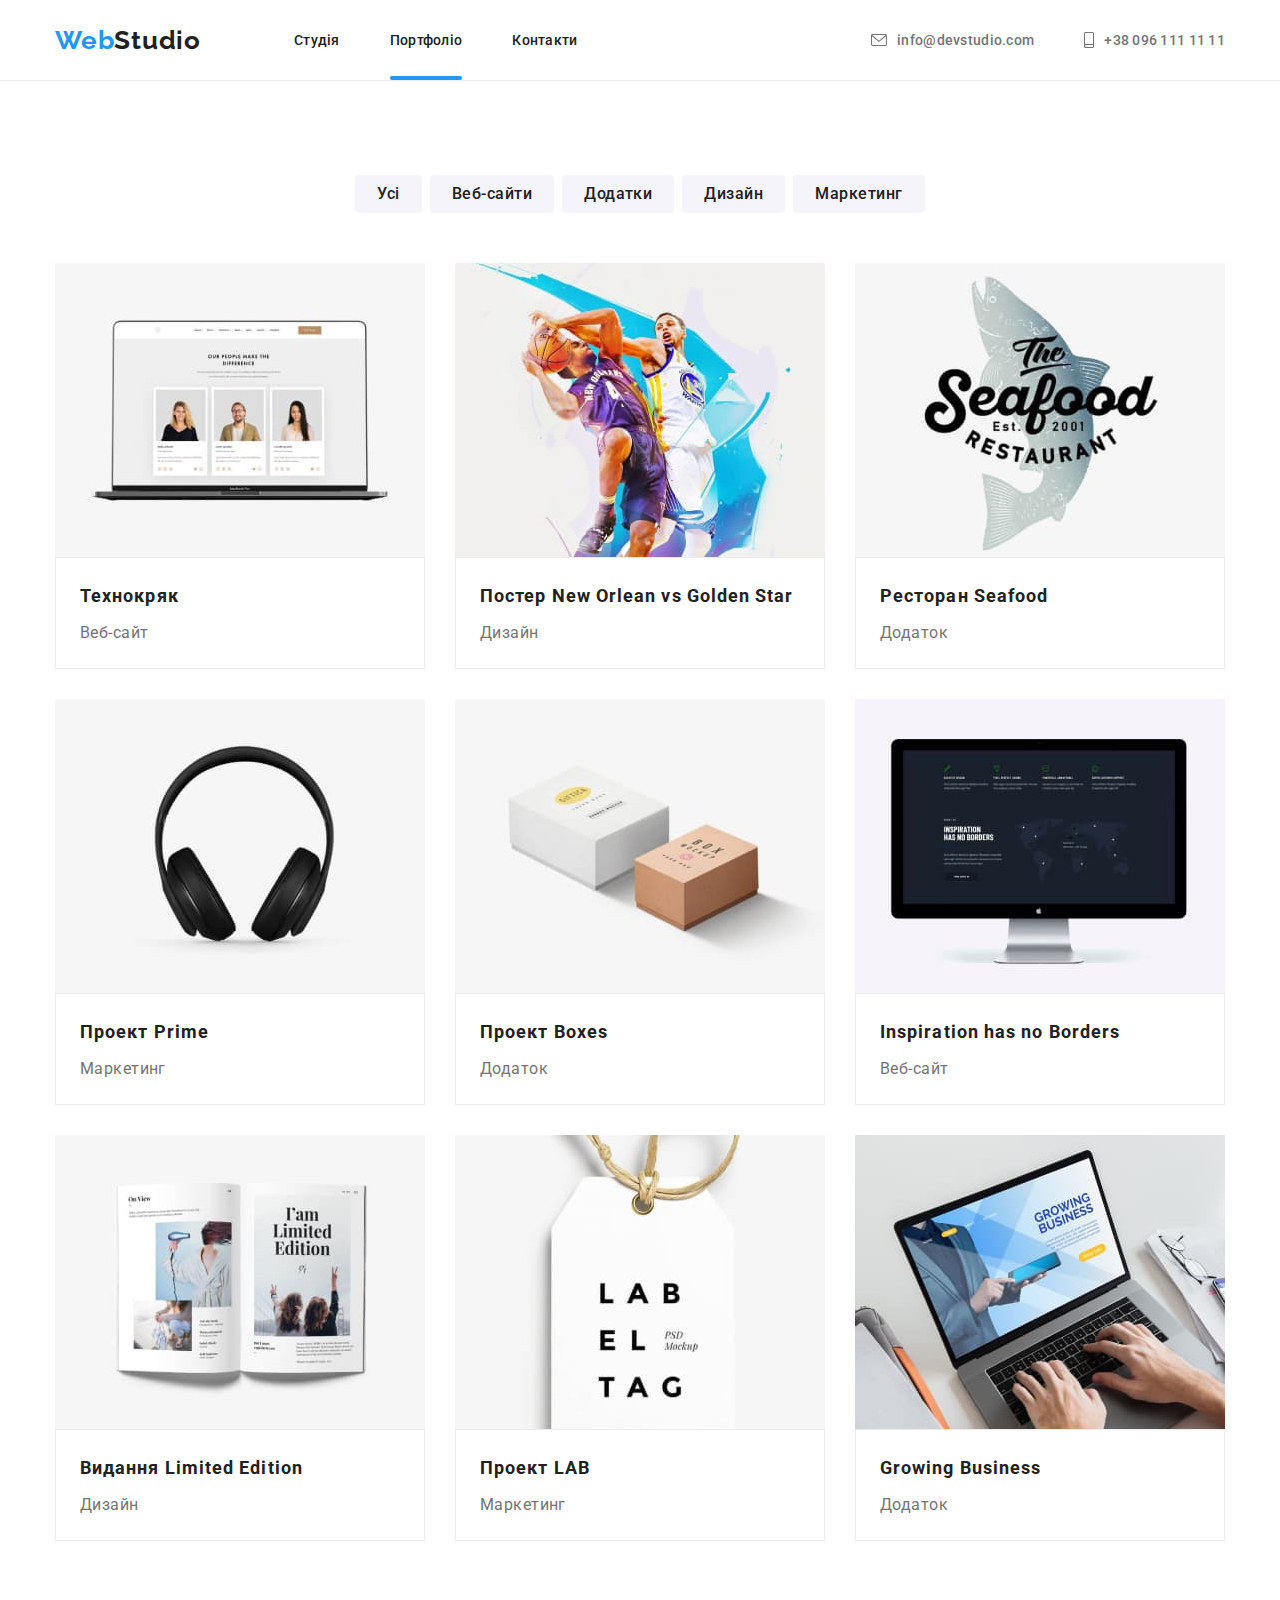
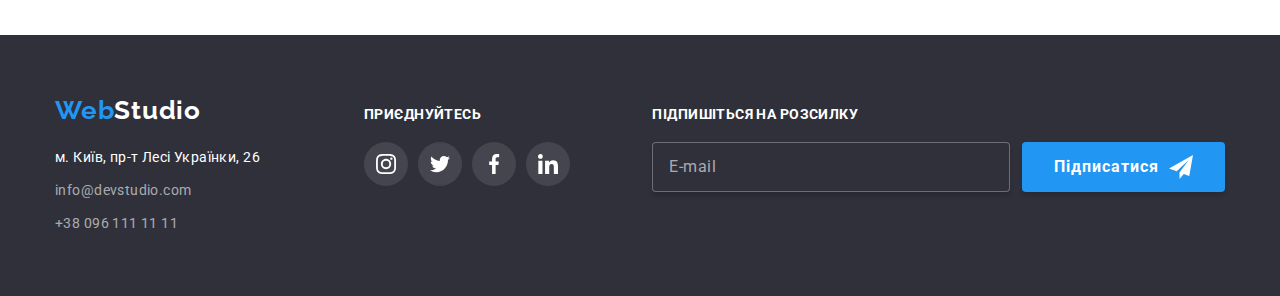
==== portfolio.html @ dfc244ce "hw-07" ====
<!DOCTYPE html>
<html lang="uk">
<head>
    <meta charset="UTF-8">
    <meta http-equiv="X-UA-Compatible" content="IE=edge">
    <meta name="viewport" content="width=device-width, initial-scale=1.0">
    <title>Портфоліо</title>
    <link rel="stylesheet" href="https://cdn.jsdelivr.net/npm/modern-normalize@1.1.0/modern-normalize.min.css">
    <link rel="preconnect" href="https://fonts.googleapis.com">
    <link rel="preconnect" href="https://fonts.gstatic.com" crossorigin>
    <link href="https://fonts.googleapis.com/css2?family=Raleway:wght@700&family=Roboto:wght@400;500;700;900&display=swap" rel="stylesheet">
    <link rel="stylesheet" href="./css/main.min.css">
</head>
<body>

    <!-- HEADER SECTION -->

    <header class="page-header">
        <div class="container page-header-container">
            <nav class="page-nav">
            
                <!-- logo -->
            
                <a href="./index.html" class="logo link"><span class="web-logo">Web</span>Studio</a>
            
                <!-- navigation menu list -->

                <ul class="menu list">
                    <li class="menu__item">
                        <a class="menu__link link" href="./index.html">Студія</a>
                    </li>
                    <li class="menu__item">
                        <a class="menu__link menu__link_current link" href="./portfolio.html">Портфоліо</a>
                    </li>
                    <li class="menu__item">
                        <a class="menu__link link"  href="#contacts">Контакти</a>
                    </li>
                </ul>
            </nav>

            <!-- navigation contact list -->

            <ul class="contacts list text">
                <li class="contacts__item">
                    <a class="contacts__link link" href="mailto:info@devstudio.com">
                        <svg aria-label="Конверт" class="icons-header" width="16px" height="12px">
                            <use href="./images/icons.svg#icon-envelope"></use>
                        </svg>
                        info@devstudio.com
                    </a>
                </li>
                <li class="contacts__item">
                    <a class="contacts__link link" href="tel:+380961111111">
                        <svg aria-label="Смартфон" class="icons-header" width="10px" height="16px">
                            <use href="./images/icons.svg#icon-smartphone"></use>
                        </svg>
                        +38 096 111 11 11
                    </a>
                </li>
            </ul>
        </div>
    </header>
    
    <!-- MAIN SECTION -->

    <main>

        <!-- portfolio section -->

        <section class="section">
            <div class="container">
                <h1 class="visually-hidden">Заголовок</h1>

                <!-- button navigation -->

                <ul class="filter-button list">
                    <li class="button-item">
                        <button type="button" class="button-portfolio">Усі</button>
                    </li>
                    <li class="button-item">
                        <button type="button" class="button-portfolio">Веб-сайти</button>
                    </li>
                    <li class="button-item">
                        <button type="button" class="button-portfolio">Додатки</button>
                    </li>
                    <li class="button-item">
                        <button type="button" class="button-portfolio">Дизайн</button>
                    </li>
                    <li class="button-item">
                        <button type="button" class="button-portfolio">Маркетинг</button>
                    </li>
                </ul>

                <!-- project section -->

                <ul class="portfolio-list list">
                    <li class="portfolio-items">
                        <a href="#" class="portfolio-card-link link">     
                            <div class="portfolio-overlay">
                                <img
                                    src="./images/techno.jpg"
                                    alt="Відкритий ноутбук"
                                    width="370">
                                <p class="overlay">
                                    Ресурс пропонує комплексні пропозиції 
                                    з різним рівнем функціоналу та сервісів. 
                                    Все це дозволить відвідувачу отримати вичерпні 
                                    відомості про компанію чи приватну особу.
                                </p>
                            </div>
                            <div class="portfolio-info">
                                <h2 class="title-portfolio">Технокряк</h2>
                                <p class="text-portfolio">Веб-сайт</p>
                            </div>
                        </a>
                    </li>

                    <li class="portfolio-items">
                        <a href="#" class="portfolio-card-link link">
                            <div class="portfolio-overlay">
                                <img
                                    src="./images/two_players.jpg"
                                    alt="Два баскетболісти на постері"
                                    width="370">
                                <p class="overlay">
                                    Ресурс пропонує комплексні пропозиції 
                                    з різним рівнем функціоналу та сервісів. 
                                    Все це дозволить відвідувачу отримати вичерпні 
                                    відомості про компанію чи приватну особу.
                                </p>
                            </div>
                            <div class="portfolio-info">
                                <h2 class="title-portfolio">Постер New Orlean vs Golden Star</h2>
                                <p class="text-portfolio">Дизайн</p>
                            </div>
                        </a>
                    </li>

                    <li class="portfolio-items">
                        
                        <a href="#" class="portfolio-card-link link">
                            <div class="portfolio-overlay">
                                <img
                                    src="./images/seafood.jpg"
                                    alt="Логотип ресторану"
                                    width="370">
                                <p class="overlay">
                                    Ресурс пропонує комплексні пропозиції 
                                    з різним рівнем функціоналу та сервісів. 
                                    Все це дозволить відвідувачу отримати вичерпні 
                                    відомості про компанію чи приватну особу.
                                </p>
                            </div>
                            <div class="portfolio-info">
                                <h2 class="title-portfolio">Ресторан Seafood</h2>
                                <p class="text-portfolio">Додаток</p>
                            </div>
                        </a>
                    </li>

                    <li class="portfolio-items">
                        <a href="#" class="portfolio-card-link link">
                            <div class="portfolio-overlay">
                                <img
                                    src="./images/headphones.jpg"
                                    alt="Навушники"
                                    width="370">
                                <p class="overlay">
                                    Ресурс пропонує комплексні пропозиції 
                                    з різним рівнем функціоналу та сервісів. 
                                    Все це дозволить відвідувачу отримати вичерпні 
                                    відомості про компанію чи приватну особу.
                                </p>
                            </div>
                            <div class="portfolio-info">
                                <h2 class="title-portfolio">Проект Prime</h2>
                                <p class="text-portfolio">Маркетинг</p>
                            </div>
                        </a>
                    </li>

                    <li class="portfolio-items">
                        <a href="#" class="portfolio-card-link link">
                            <div class="portfolio-overlay">
                                <img
                                    src="./images/boxes.jpg"
                                    alt="Дві коробки"
                                    width="370">
                                <p class="overlay">
                                    Ресурс пропонує комплексні пропозиції 
                                    з різним рівнем функціоналу та сервісів. 
                                    Все це дозволить відвідувачу отримати вичерпні 
                                    відомості про компанію чи приватну особу.
                                </p>
                            </div>
                            <div class="portfolio-info">
                                <h2 class="title-portfolio">Проект Boxes</h2>
                                <p class="text-portfolio">Додаток</p>
                            </div>
                        </a>
                    </li>

                    <li class="portfolio-items">
                        <a href="#" class="portfolio-card-link link">
                            <div class="portfolio-overlay">
                                <img
                                    src="./images/display.jpg"
                                    alt="Монітор"
                                    width="370">
                                <p class="overlay">
                                    Ресурс пропонує комплексні пропозиції 
                                    з різним рівнем функціоналу та сервісів. 
                                    Все це дозволить відвідувачу отримати вичерпні 
                                    відомості про компанію чи приватну особу.
                                </p>
                            </div>
                            <div class="portfolio-info">
                                <h2 class="title-portfolio">Inspiration has no Borders</h2>
                                <p class="text-portfolio">Веб-сайт</p>                                
                            </div>
                        </a>
                    </li>

                    <li class="portfolio-items">
                        <a href="#" class="portfolio-card-link link">
                            <div class="portfolio-overlay">
                                <img
                                    src="./images/magazine.jpg"
                                    alt="Відкрити журнал"
                                    width="370">
                                <p class="overlay">
                                    Ресурс пропонує комплексні пропозиції 
                                    з різним рівнем функціоналу та сервісів. 
                                    Все це дозволить відвідувачу отримати вичерпні 
                                    відомості про компанію чи приватну особу.
                                </p>
                            </div>
                            <div class="portfolio-info">
                                <h2 class="title-portfolio">Видання Limited Edition</h2>
                                <p class="text-portfolio">Дизайн</p>
                            </div>
                        </a>
                    </li>

                    <li class="portfolio-items">
                        <a href="#" class="portfolio-card-link link">
                            <div class="portfolio-overlay">
                                <img
                                    src="./images/label.jpg"
                                    alt="Бирка"
                                    width="370">
                                <p class="overlay">
                                    Ресурс пропонує комплексні пропозиції 
                                    з різним рівнем функціоналу та сервісів. 
                                    Все це дозволить відвідувачу отримати вичерпні 
                                    відомості про компанію чи приватну особу.
                                </p>
                            </div>
                            <div class="portfolio-info">
                                <h2 class="title-portfolio">Проект LAB</h2>
                                <p class="text-portfolio">Маркетинг</p>
                            </div>
                        </a>
                    </li>

                    <li class="portfolio-items">
                        <a href="#" class="portfolio-card-link link">
                            <div class="portfolio-overlay">
                                <img
                                    src="./images/growing_business.jpg"
                                    alt="Користувач набирає щось на ноутбуці"
                                    width="370">
                                <p class="overlay">
                                    Ресурс пропонує комплексні пропозиції 
                                    з різним рівнем функціоналу та сервісів. 
                                    Все це дозволить відвідувачу отримати вичерпні 
                                    відомості про компанію чи приватну особу.
                                </p>
                            </div>
                            <div class="portfolio-info">
                                <h2 class="title-portfolio">Growing Business</h2>
                                <p class="text-portfolio">Додаток</p>
                            </div>
                        </a>
                    </li>
                </ul>
            </div>
        </section>
    </main>

    <!-- FOOTER SECTION -->

    <footer class="page-footer text">
        
        <div class="container footer-flex">
        
            <div class="footer-logo">
                    <a href="./index.html" class="logo link"><span class="web-logo">Web</span>Studio</a>

                    <address id="contacts" class="contacts-footer">
                        <ul class="contacts-footer__list list text">
                            <li class="contacts-footer__item">
                                <a class="contacts-footer__link link address" href="https://goo.gl/maps/CPtrU1FHBa2aNyZL9" target="_blank" >м. Київ, пр-т Лесі Українки, 26</a>
                            </li>
                            <li class="contacts-footer__item">
                                <a class="contacts-footer__link link mail" href="mailto:info@devstudio.com">info@devstudio.com</a>
                            </li>
                            <li class="contacts-footer__item">
                                <a class="contacts-footer__link link phone" href="tel:+380961111111">+38 096 111 11 11</a>
                            </li>
                        </ul>
                    </address>
            </div>

            <div class="footer-social-block"> 
                <p class="social-link__title">ПРИЄДНУЙТЕСЬ</p>
                <ul class="footer-social__list list">
                    <li class="footer-contact__item">
                        <a href="" class="footer-contact__link">
                            <svg aria-label="Посилання на інстаграм" class="footer-contact__icon" width="20px" height="20px">
                                <use href="./images/icons.svg#icon-instagram"></use>
                            </svg>
                        </a>
                    </li>
                    <li class="footer-contact__item">
                        <a href="" class="footer-contact__link">
                            <svg ari-label="Посилання на твітер" class="footer-contact__icon" width="20px" height="20px">
                                    <use href="./images/icons.svg#icon-twitter"></use>
                                </svg>
                        </a>
                    </li>
                    <li class="footer-contact__item">
                        <a href="" class="footer-contact__link">
                            <svg aria-label="Посилання на фейсбук" class="footer-contact__icon" width="20px" height="20px">
                                <use href="./images/icons.svg#icon-facebook"></use>
                            </svg>
                        </a>
                    </li>
                    <li class="footer-contact__item">
                        <a href="" class="footer-contact__link">
                            <svg aria-label="Посилання на лінкедін" class="footer-contact__icon" width="20px" height="20px">
                                <use href="./images/icons.svg#icon-linkedin"></use>
                            </svg>
                        </a>
                    </li>
                </ul>
            </div>

            <div class="footer-subscribe-block">
                <p class="subscribe__title">Підпишіться на розсилку</p>

                <form class="footer-form">
                    <label class="subscribe-field">
                        <input 
                            type="email"
                            placeholder="E-mail"
                            class="subscribe-form" 
                            name="user-email" required
                        />
                    </label>
                    <button type="submit" class="subscribe-button button">
                        Підписатися
                        <svg aria-label="Лист-літак для підписки" class="subscribe-letter-icon" width="24px" height="24px">
                            <use href="./images/icons.svg#icon-letter-plane"></use>
                        </svg>
                    </button>
                </form>

            </div>
        </div>
    </footer>
</body>
</html>
---- css/main.min.css ----
:root{--primary-font: "Roboto", sans-serif;--secondary-font: "Raleway", sans-serif;--primary-title-color: #212121;--primary-text-color: #757575;--accent-color: #2196F3;--accent-second-color: #188CE8;--primary-bgc-color: #fff;--primary-body-color: #000;--section-bcg-color: #2F303A;--portfolio-btn-grey-color: #F5F4FA;--footer-contacts-color: rgba(255, 255, 255, 0.6);--footer-elipse-color: rgba(255, 255, 255, 0.1);--primary-border: 1px solid #ECECEC;--fill-social-icon: #AFB1B8;--hero-bgc:#C4C4C4}.visually-hidden{position:absolute;white-space:nowrap;width:1px;height:1px;overflow:hidden;border:0;padding:0;clip:rect(0 0 0 0);clip-path:inset(50%);margin:-1px}h1,h2,h3,h4,h5,h6,p{margin-top:0;margin-bottom:0}ul{margin-top:0;margin-bottom:0;padding-left:0}*{box-sizing:border-box}.list{list-style:none;padding-left:0}.link{text-decoration:none}body{color:var(--primary-body-color);background-color:var(--primary-bgc-color);font-family:var(--primary-font);font-size:14px;letter-spacing:.03em}img{display:block;max-width:100%;height:auto}button{display:block;margin:0 auto;font-family:inherit;cursor:pointer;border:none;border-radius:4px}.section{padding-top:94px;padding-bottom:94px}.section-title{font-size:36px;font-weight:700;line-height:1.1666666667;color:var(--primary-title-color);text-align:center;margin-bottom:50px;letter-spacing:.03em}.section-list{display:flex;column-gap:30px}.container{width:1200px;margin:0 auto;padding:0 15px}.modal{position:absolute;top:50%;left:50%;padding:40px;transform:translate(-50%, -50%);width:528px;height:581px;background:var(--primary-bgc-color);box-shadow:0px 1px 3px rgba(0,0,0,.12),0px 1px 1px rgba(0,0,0,.14),0px 2px 1px rgba(0,0,0,.2);border-radius:4px}.modal-form-button{font-size:16px;font-weight:700;line-height:1.875;background-color:var(--accent-color);color:var(--primary-bgc-color);align-items:center;text-align:center;letter-spacing:.06em;padding:10px 52px;box-shadow:0px 4px 4px rgba(0,0,0,.15);border-radius:4px;transition-property:background-color,color;transition-duration:250ms;transition-timing-function:cubic-bezier(0.4, 0, 0.2, 1)}.modal-form-button:hover,.modal-form-button:focus,.modal-form-button:active{background-color:var(--accent-second-color);color:var(--primary-bgc-color)}.modal-close-button{display:flex;align-items:center;justify-content:center;border-radius:50%;position:absolute;top:8px;right:8px;width:30px;height:30px;background-color:var(--primary-bgc-color);border:1px solid rgba(0,0,0,.1);padding:0}.close-icon{transition-property:fill;transition-duration:250ms;transition-timing-function:cubic-bezier(0.4, 0, 0.2, 1)}.close-icon:hover,.close-icon:focus{fill:var(--accent-color)}.modal-form{display:flex;flex-direction:column}.modal-form-title{font-size:20px;font-weight:700;line-height:1.15;text-align:center;letter-spacing:.03em;color:var(--primary-title-color);margin-bottom:12px}.modal-form-input{width:100%;height:40px;border:1px solid rgba(33,33,33,.2);border-radius:4px;padding-left:42px;transition-property:border-color;transition-duration:250ms;transition-timing-function:cubic-bezier(0.4, 0, 0.2, 1)}.modal-form-input:focus{outline:none;border-color:var(--accent-color)}.modal-form-field{margin-bottom:10px}.modal-comment-field{margin-bottom:20px}.modal-form-comment{padding:12px 16px;width:100%;height:120px;border:1px solid rgba(33,33,33,.2);border-radius:4px;transition-property:border-color;transition-duration:250ms;transition-timing-function:cubic-bezier(0.4, 0, 0.2, 1);resize:none}.modal-form-comment::placeholder{font-size:12px;font-weight:400;line-height:1.1666666667;letter-spacing:.01em;color:rgba(117,117,117,.5)}.modal-form-comment:focus{outline:none;border-color:var(--accent-color)}.modal-form-name{font-size:12px;font-weight:400;line-height:1.1666666667;display:block;margin-bottom:4px;letter-spacing:.01em;color:var(--primary-text-color)}.modal-name-icon{position:absolute;top:50%;left:12px;transform:translateY(-50%);color:var(--primary-title-color);transition-duration:250ms;transition-timing-function:cubic-bezier(0.4, 0, 0.2, 1)}.modal-form-input:focus+.modal-name-icon{fill:var(--accent-color)}.modal-form-check-field{display:flex;align-items:center;margin-bottom:30px;justify-content:center}.modal-form-icon{display:block;position:relative;transition-property:fill;transition-duration:250ms;transition-timing-function:cubic-bezier(0.4, 0, 0.2, 1)}.modal-active-checkbox{border:2px solid var(--primary-title-color);border-radius:3px;cursor:pointer;fill:rgba(0,0,0,0);margin-right:7px}.modal-form-check:focus+.modal-active-checkbox{box-shadow:0 0 0 1px var(--primary-body-color);transition-duration:250ms;transition-timing-function:cubic-bezier(0.4, 0, 0.2, 1)}.modal-form-check:checked+.modal-active-checkbox .modal-active-icon{display:block}.modal-form-check:checked+.modal-active-checkbox{border:none}.modal-active-icon{display:none}.modal-rules-link{color:var(--accent-color)}.modal-rules-text{font-size:14px;font-weight:400;line-height:1.7142857143;letter-spacing:.03em;color:var(--primary-text-color)}.logo{font-size:26px;font-weight:700;line-height:1.1923076923;font-family:var(--secondary-font);letter-spacing:.03em;margin-right:93px}.web-logo{color:var(--accent-color)}.footer-logo{margin-right:70px}.backdrop{position:fixed;top:0;left:0;z-index:100;width:100%;height:100%;background-color:rgba(0,0,0,.2);transition-property:opacity,visibility;transition-duration:250ms;transition-timing-function:cubic-bezier(0.4, 0, 0.2, 1)}.backdrop.is-hidden{opacity:0;visibility:hidden;pointer-events:none}.subscribe__title{font-size:14px;font-weight:700;line-height:1.1428571429;letter-spacing:.03em;text-transform:uppercase;margin-bottom:20px}.footer-form{display:flex;align-items:center;justify-content:center;gap:12px}.subscribe-form{width:358px;height:50px;padding-left:16px;color:var(--footer-contacts-color);background-color:var(--section-bcg-color);border:1px solid rgba(255,255,255,.3);border-radius:4px;box-shadow:0px 4px 4px 0px rgba(0,0,0,.15);transition-property:border-color;transition-duration:250ms;transition-timing-function:cubic-bezier(0.4, 0, 0.2, 1)}.subscribe-form::placeholder{font-weight:400;font-size:16px;line-height:20px;letter-spacing:.03em;color:var(--footer-contacts-color)}.subscribe-form:focus{outline:none;border-color:var(--accent-color)}.subscribe-button{font-size:16px;font-weight:700;line-height:1.875;display:flex;align-items:center;justify-content:center;gap:10px;background-color:var(--accent-color);color:var(--primary-bgc-color);align-items:center;text-align:center;letter-spacing:.06em;padding:10px 32px;box-shadow:0px 4px 4px rgba(0,0,0,.15);border-radius:4px;transition-property:background-color,color;transition-duration:250ms;transition-timing-function:cubic-bezier(0.4, 0, 0.2, 1)}.subscribe-button:hover,.subscribe-button:focus,.subscribe-button:active{background-color:var(--accent-second-color);color:var(--primary-bgc-color)}.page-header{border-bottom:var(--primary-border)}.page-header-container{display:flex;align-items:center}.page-nav{display:flex;align-items:center}.page-nav .link{color:var(--primary-title-color)}.menu{display:flex;column-gap:50px}.menu .link.current{color:var(--accent-color);height:100%}.menu .link:hover,.menu .link:focus{color:var(--accent-color)}.menu__item{padding-top:32px;padding-bottom:32px}.contacts{display:flex;column-gap:50px;margin-left:auto}.menu__link_current::after{content:"";position:absolute;display:block;width:100%;height:4px;background-color:var(--accent-color);border-radius:2px;bottom:0}.menu__link{font-size:14px;font-weight:500;line-height:1.1428571429;position:relative;font-family:var(--primary-font);letter-spacing:.02em;transition-property:color;transition-duration:250ms;transition-timing-function:cubic-bezier(0.4, 0, 0.2, 1);padding:32px 0}.contacts__link{font-size:14px;font-weight:500;line-height:1.1428571429;color:var(--primary-text-color);font-family:var(--primary-font);letter-spacing:.02em;display:flex;align-items:center;fill:currentColor;padding:1px 0px;transition-property:color;transition-duration:250ms;transition-timing-function:cubic-bezier(0.4, 0, 0.2, 1)}.contacts__link:hover,.contacts__link:focus{color:var(--accent-color)}.icons-header{margin-right:10px}.hero{background-color:var(--hero-bgc);padding-top:200px;padding-bottom:200px;background-image:linear-gradient(rgba(47, 48, 58, 0.4), rgba(47, 48, 58, 0.4)),url(../images/background-image-hero.jpg);background-size:cover;max-width:1600px;height:600px;margin:0 auto;background-position:center}.hero-title{font-size:44px;font-weight:900;line-height:1.3636363636;color:var(--primary-bgc-color);text-align:center;letter-spacing:.06em;text-transform:uppercase;margin-bottom:30px;width:696px;margin-left:auto;margin-right:auto}.button-studio{font-size:16px;font-weight:700;line-height:1.875;background-color:var(--accent-color);color:var(--primary-bgc-color);align-items:center;text-align:center;letter-spacing:.06em;padding:10px 32px;transition-property:background-color,color;transition-duration:250ms;transition-timing-function:cubic-bezier(0.4, 0, 0.2, 1)}.button-studio:hover,.button-studio:focus,.button-studio:active{background-color:var(--accent-second-color);color:var(--primary-bgc-color)}.advanteges__block{display:flex;justify-content:center;align-items:center;height:120px;width:100%;background-color:var(--portfolio-btn-grey-color);border-radius:4px;margin-bottom:30px}.advanteges-list{display:flex}.advanteges-list .advanteges__title{font-size:14px;font-weight:700;line-height:1.1428571429;column-gap:30px;color:var(--primary-title-color);text-transform:uppercase;margin-bottom:10px}.advanteges-list .advanteges__text{color:var(--primary-text-color);line-height:1.71}.advanteges-list__items{flex-basis:calc((100% - 90px)/4)}.advanteges-list__items:not(:last-child){margin-right:30px}.advanteges__icon{width:70px;height:70px}.team{background-color:var(--portfolio-btn-grey-color)}.team__card{background-color:var(--primary-bgc-color);box-shadow:0px 1px 3px rgba(0,0,0,.12),0px 1px 1px rgba(0,0,0,.14),0px 2px 1px rgba(0,0,0,.2);border-radius:0px 0px 4px 4px}.team__name{font-size:16px;font-weight:500;line-height:1.1875;color:var(--primary-title-color);text-align:center;margin-bottom:10px}.team__position{font-size:16px;font-weight:400;line-height:1.1875;color:var(--primary-text-color);text-align:center;margin-bottom:16px}.team__info{padding-top:30px;padding-bottom:30px}.social-list-icon{fill:currentColor}.social-list{display:flex;justify-content:center;align-items:center;column-gap:10px}.social-list-link{display:flex;justify-content:center;align-items:center;width:44px;height:44px;border-radius:50%;color:var(--fill-social-icon);transition-property:background-color,color;transition-duration:250ms;transition-timing-function:cubic-bezier(0.4, 0, 0.2, 1)}.social-list-link:hover,.social-list-link:focus{background-color:var(--accent-color);color:var(--primary-bgc-color)}.client-list{display:flex;justify-content:center;align-items:center;column-gap:30px}.client-link{display:flex;justify-content:center;align-items:center;border:1px solid currentColor;width:170px;height:92px;border-radius:4px;color:var(--fill-social-icon);transition-property:color;transition-duration:250ms;transition-timing-function:cubic-bezier(0.4, 0, 0.2, 1)}.client-link:hover,.client-link:focus{color:var(--accent-color)}.client-icon{fill:currentColor}.page-footer{padding-top:60px;padding-bottom:60px}.page-footer,.page-footer .link{background-color:var(--section-bcg-color);color:var(--primary-bgc-color);font-style:normal;flex-direction:column;transition-property:color;transition-duration:250ms;transition-timing-function:cubic-bezier(0.4, 0, 0.2, 1)}.page-footer .contacts-footer__link.mail,.page-footer .contacts-footer__link.phone,.page-footer .link .contacts-footer__link.mail,.page-footer .link .contacts-footer__link.phone{color:var(--footer-contacts-color)}.contacts-footer__list .link:hover,.contacts-footer__list .link:focus{color:var(--accent-color)}.contacts-footer__item{font-family:var(--primary-font);font-size:14px;line-height:1.71}.contacts-footer__item:not(:last-child){margin-bottom:9px}.contacts-footer{margin-top:20px}.footer-social__list{display:flex;column-gap:10px}.footer-contact__link{display:flex;justify-content:center;align-items:center;width:44px;height:44px;border-radius:50%;background-color:var(--footer-elipse-color);color:var(--primary-bgc-color);transition-property:background-color;transition-duration:250ms;transition-timing-function:cubic-bezier(0.4, 0, 0.2, 1)}.footer-contact__link:hover,.footer-contact__link:focus{background-color:var(--accent-color)}.footer-contact__icon{fill:currentColor}.footer-flex{display:flex;align-items:baseline}.footer-social-block{margin-right:auto}.social-link__title{font-size:14px;font-weight:700;line-height:1.1428571429;margin-bottom:20px}.portfolio-list{display:flex;flex-wrap:wrap;gap:30px}.portfolio-list .title-portfolio{font-size:18px;font-weight:700;line-height:2;color:var(--primary-title-color);letter-spacing:.06em;margin-bottom:4px}.portfolio-list .text-portfolio{color:var(--primary-text-color);font-size:16px;line-height:1.87}.portfolio-info{padding:20px 24px;border:var(--primary-border);border-top:2 solid rgba(0,0,0,0)}.portfolio-card-link{display:block}.portfolio-card-link:hover,.portfolio-card-link:focus{box-shadow:0px 1px 1px rgba(0,0,0,.12),0px 4px 4px rgba(0,0,0,.06),1px 4px 6px rgba(0,0,0,.16)}.portfolio-card-link:hover .overlay,.portfolio-card-link:focus .overlay{transform:translate(0%)}.portfolio-card-link:hover .portfolio-overlay,.portfolio-card-link:focus .portfolio-overlay{box-shadow:0px 4px 4px rgba(0,0,0,.25)}.portfolio-overlay{position:relative;overflow:hidden}.overlay{font-size:18px;font-weight:400;line-height:1.5555555556;position:absolute;left:0;top:0;width:100%;height:100%;background-color:rgba(33,150,243,.9);color:var(--primary-bgc-color);letter-spacing:.03em;padding:63px 24px;overflow:auto;transform:translateY(100%);transition-property:transform,box-shadow;transition-duration:250ms;transition-timing-function:cubic-bezier(0.4, 0, 0.2, 1)}.button-portfolio{font-size:16px;font-weight:500;line-height:1.625;background-color:var(--portfolio-btn-grey-color);color:var(--primary-title-color);text-align:center;letter-spacing:.03em;padding:6px 22px;transition-property:color,background-color,box-shadow;transition-duration:250ms;transition-timing-function:cubic-bezier(0.4, 0, 0.2, 1)}.button-portfolio:hover,.button-portfolio:focus{color:var(--primary-bgc-color);background-color:var(--accent-second-color);box-shadow:0px 3px 1px rgba(0,0,0,.1),0px 1px 2px rgba(0,0,0,.08),0px 2px 2px rgba(0,0,0,.12)}.filter-button{display:flex;justify-content:center;margin-bottom:50px}.button-item{margin-right:8px}.button-item:last-child{margin-right:0}.services{padding-bottom:94px}.services-block{position:relative}.services-block__overlay{font-size:14px;font-weight:700;line-height:1.1428571429;display:flex;align-items:center;justify-content:center;position:absolute;bottom:0;width:100%;height:70px;text-transform:uppercase;color:var(--primary-bgc-color);background-color:rgba(47,48,58,.8)}/*# sourceMappingURL=main.min.css.map */
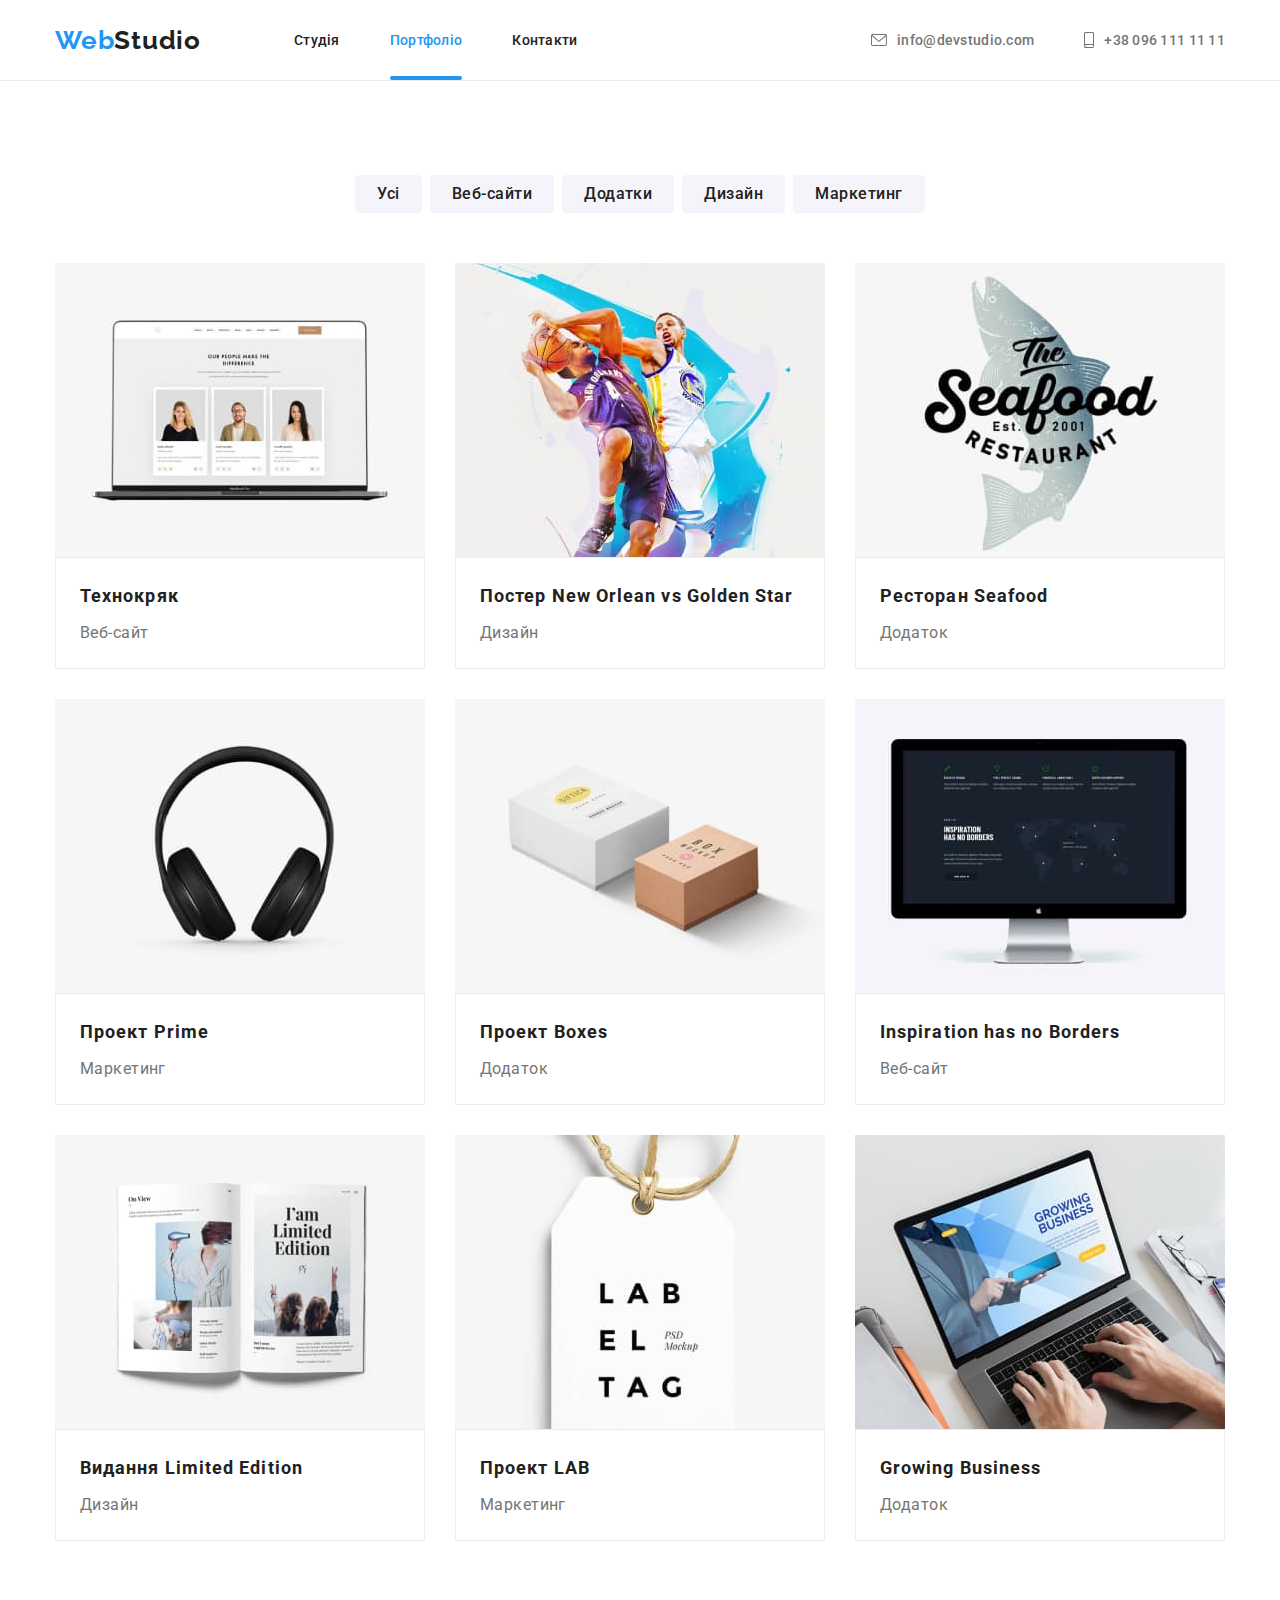
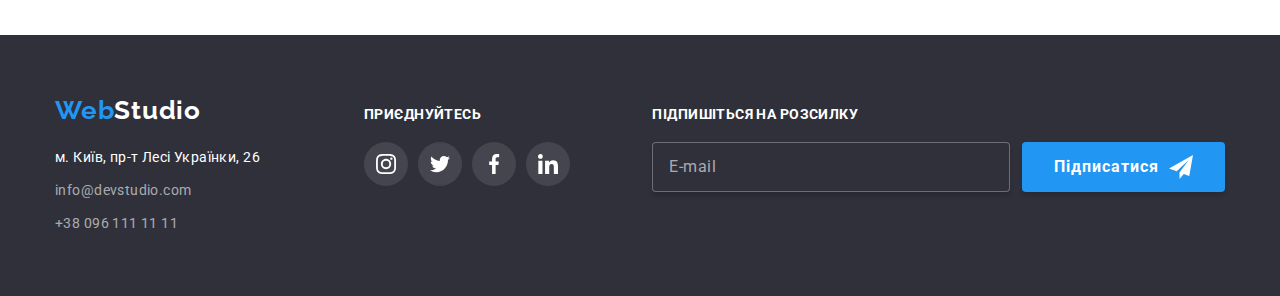
==== commit 2d524516: "hw-07 1.3" ====
--- a/portfolio.html
+++ b/portfolio.html
@@ -73,213 +73,213 @@
 
                 <!-- button navigation -->
 
-                <ul class="filter-button list">
-                    <li class="button-item">
-                        <button type="button" class="button-portfolio">Усі</button>
-                    </li>
-                    <li class="button-item">
-                        <button type="button" class="button-portfolio">Веб-сайти</button>
-                    </li>
-                    <li class="button-item">
-                        <button type="button" class="button-portfolio">Додатки</button>
-                    </li>
-                    <li class="button-item">
-                        <button type="button" class="button-portfolio">Дизайн</button>
-                    </li>
-                    <li class="button-item">
-                        <button type="button" class="button-portfolio">Маркетинг</button>
+                <ul class="filter-button-list list">
+                    <li class="filter-button-item">
+                        <button type="button" class="filter-button">Усі</button>
+                    </li>
+                    <li class="filter-button-item">
+                        <button type="button" class="filter-button">Веб-сайти</button>
+                    </li>
+                    <li class="filter-button-item">
+                        <button type="button" class="filter-button">Додатки</button>
+                    </li>
+                    <li class="filter-button-item">
+                        <button type="button" class="filter-button">Дизайн</button>
+                    </li>
+                    <li class="filter-button-item">
+                        <button type="button" class="filter-button">Маркетинг</button>
                     </li>
                 </ul>
 
                 <!-- project section -->
 
-                <ul class="portfolio-list list">
-                    <li class="portfolio-items">
-                        <a href="#" class="portfolio-card-link link">     
-                            <div class="portfolio-overlay">
+                <ul class="portfolio-card-list list">
+                    <li class="portfolio-card__items">
+                        <a href="#" class="portfolio-card__link link">     
+                            <div class="portfolio__overlay">
                                 <img
                                     src="./images/techno.jpg"
                                     alt="Відкритий ноутбук"
                                     width="370">
-                                <p class="overlay">
-                                    Ресурс пропонує комплексні пропозиції 
-                                    з різним рівнем функціоналу та сервісів. 
-                                    Все це дозволить відвідувачу отримати вичерпні 
-                                    відомості про компанію чи приватну особу.
-                                </p>
-                            </div>
-                            <div class="portfolio-info">
-                                <h2 class="title-portfolio">Технокряк</h2>
-                                <p class="text-portfolio">Веб-сайт</p>
-                            </div>
-                        </a>
-                    </li>
-
-                    <li class="portfolio-items">
-                        <a href="#" class="portfolio-card-link link">
-                            <div class="portfolio-overlay">
+                                <p class="overlay__text">
+                                    Ресурс пропонує комплексні пропозиції 
+                                    з різним рівнем функціоналу та сервісів. 
+                                    Все це дозволить відвідувачу отримати вичерпні 
+                                    відомості про компанію чи приватну особу.
+                                </p>
+                            </div>
+                            <div class="portfolio-card__info">
+                                <h2 class="portfolio-card__title">Технокряк</h2>
+                                <p class="portfolio-card__text">Веб-сайт</p>
+                            </div>
+                        </a>
+                    </li>
+
+                    <li class="portfolio-card__items">
+                        <a href="#" class="portfolio-card__link link">
+                            <div class="portfolio__overlay">
                                 <img
                                     src="./images/two_players.jpg"
                                     alt="Два баскетболісти на постері"
                                     width="370">
-                                <p class="overlay">
-                                    Ресурс пропонує комплексні пропозиції 
-                                    з різним рівнем функціоналу та сервісів. 
-                                    Все це дозволить відвідувачу отримати вичерпні 
-                                    відомості про компанію чи приватну особу.
-                                </p>
-                            </div>
-                            <div class="portfolio-info">
-                                <h2 class="title-portfolio">Постер New Orlean vs Golden Star</h2>
-                                <p class="text-portfolio">Дизайн</p>
-                            </div>
-                        </a>
-                    </li>
-
-                    <li class="portfolio-items">
+                                <p class="overlay__text">
+                                    Ресурс пропонує комплексні пропозиції 
+                                    з різним рівнем функціоналу та сервісів. 
+                                    Все це дозволить відвідувачу отримати вичерпні 
+                                    відомості про компанію чи приватну особу.
+                                </p>
+                            </div>
+                            <div class="portfolio-card__info">
+                                <h2 class="portfolio-card__title">Постер New Orlean vs Golden Star</h2>
+                                <p class="portfolio-card__text">Дизайн</p>
+                            </div>
+                        </a>
+                    </li>
+
+                    <li class="portfolio-card__items">
                         
-                        <a href="#" class="portfolio-card-link link">
-                            <div class="portfolio-overlay">
+                        <a href="#" class="portfolio-card__link link">
+                            <div class="portfolio__overlay">
                                 <img
                                     src="./images/seafood.jpg"
                                     alt="Логотип ресторану"
                                     width="370">
-                                <p class="overlay">
-                                    Ресурс пропонує комплексні пропозиції 
-                                    з різним рівнем функціоналу та сервісів. 
-                                    Все це дозволить відвідувачу отримати вичерпні 
-                                    відомості про компанію чи приватну особу.
-                                </p>
-                            </div>
-                            <div class="portfolio-info">
-                                <h2 class="title-portfolio">Ресторан Seafood</h2>
-                                <p class="text-portfolio">Додаток</p>
-                            </div>
-                        </a>
-                    </li>
-
-                    <li class="portfolio-items">
-                        <a href="#" class="portfolio-card-link link">
-                            <div class="portfolio-overlay">
+                                <p class="overlay__text">
+                                    Ресурс пропонує комплексні пропозиції 
+                                    з різним рівнем функціоналу та сервісів. 
+                                    Все це дозволить відвідувачу отримати вичерпні 
+                                    відомості про компанію чи приватну особу.
+                                </p>
+                            </div>
+                            <div class="portfolio-card__info">
+                                <h2 class="portfolio-card__title">Ресторан Seafood</h2>
+                                <p class="portfolio-card__text">Додаток</p>
+                            </div>
+                        </a>
+                    </li>
+
+                    <li class="portfolio-card__items">
+                        <a href="#" class="portfolio-card__link link">
+                            <div class="portfolio__overlay">
                                 <img
                                     src="./images/headphones.jpg"
                                     alt="Навушники"
                                     width="370">
-                                <p class="overlay">
-                                    Ресурс пропонує комплексні пропозиції 
-                                    з різним рівнем функціоналу та сервісів. 
-                                    Все це дозволить відвідувачу отримати вичерпні 
-                                    відомості про компанію чи приватну особу.
-                                </p>
-                            </div>
-                            <div class="portfolio-info">
-                                <h2 class="title-portfolio">Проект Prime</h2>
-                                <p class="text-portfolio">Маркетинг</p>
-                            </div>
-                        </a>
-                    </li>
-
-                    <li class="portfolio-items">
-                        <a href="#" class="portfolio-card-link link">
-                            <div class="portfolio-overlay">
+                                <p class="overlay__text">
+                                    Ресурс пропонує комплексні пропозиції 
+                                    з різним рівнем функціоналу та сервісів. 
+                                    Все це дозволить відвідувачу отримати вичерпні 
+                                    відомості про компанію чи приватну особу.
+                                </p>
+                            </div>
+                            <div class="portfolio-card__info">
+                                <h2 class="portfolio-card__title">Проект Prime</h2>
+                                <p class="portfolio-card__text">Маркетинг</p>
+                            </div>
+                        </a>
+                    </li>
+
+                    <li class="portfolio-card__items">
+                        <a href="#" class="portfolio-card__link link">
+                            <div class="portfolio__overlay">
                                 <img
                                     src="./images/boxes.jpg"
                                     alt="Дві коробки"
                                     width="370">
-                                <p class="overlay">
-                                    Ресурс пропонує комплексні пропозиції 
-                                    з різним рівнем функціоналу та сервісів. 
-                                    Все це дозволить відвідувачу отримати вичерпні 
-                                    відомості про компанію чи приватну особу.
-                                </p>
-                            </div>
-                            <div class="portfolio-info">
-                                <h2 class="title-portfolio">Проект Boxes</h2>
-                                <p class="text-portfolio">Додаток</p>
-                            </div>
-                        </a>
-                    </li>
-
-                    <li class="portfolio-items">
-                        <a href="#" class="portfolio-card-link link">
-                            <div class="portfolio-overlay">
+                                <p class="overlay__text">
+                                    Ресурс пропонує комплексні пропозиції 
+                                    з різним рівнем функціоналу та сервісів. 
+                                    Все це дозволить відвідувачу отримати вичерпні 
+                                    відомості про компанію чи приватну особу.
+                                </p>
+                            </div>
+                            <div class="portfolio-card__info">
+                                <h2 class="portfolio-card__title">Проект Boxes</h2>
+                                <p class="portfolio-card__text">Додаток</p>
+                            </div>
+                        </a>
+                    </li>
+
+                    <li class="portfolio-card__items">
+                        <a href="#" class="portfolio-card__link link">
+                            <div class="portfolio__overlay">
                                 <img
                                     src="./images/display.jpg"
                                     alt="Монітор"
                                     width="370">
-                                <p class="overlay">
-                                    Ресурс пропонує комплексні пропозиції 
-                                    з різним рівнем функціоналу та сервісів. 
-                                    Все це дозволить відвідувачу отримати вичерпні 
-                                    відомості про компанію чи приватну особу.
-                                </p>
-                            </div>
-                            <div class="portfolio-info">
-                                <h2 class="title-portfolio">Inspiration has no Borders</h2>
-                                <p class="text-portfolio">Веб-сайт</p>                                
-                            </div>
-                        </a>
-                    </li>
-
-                    <li class="portfolio-items">
-                        <a href="#" class="portfolio-card-link link">
-                            <div class="portfolio-overlay">
+                                <p class="overlay__text">
+                                    Ресурс пропонує комплексні пропозиції 
+                                    з різним рівнем функціоналу та сервісів. 
+                                    Все це дозволить відвідувачу отримати вичерпні 
+                                    відомості про компанію чи приватну особу.
+                                </p>
+                            </div>
+                            <div class="portfolio-card__info">
+                                <h2 class="portfolio-card__title">Inspiration has no Borders</h2>
+                                <p class="portfolio-card__text">Веб-сайт</p>                                
+                            </div>
+                        </a>
+                    </li>
+
+                    <li class="portfolio-card__items">
+                        <a href="#" class="portfolio-card__link link">
+                            <div class="portfolio__overlay">
                                 <img
                                     src="./images/magazine.jpg"
                                     alt="Відкрити журнал"
                                     width="370">
-                                <p class="overlay">
-                                    Ресурс пропонує комплексні пропозиції 
-                                    з різним рівнем функціоналу та сервісів. 
-                                    Все це дозволить відвідувачу отримати вичерпні 
-                                    відомості про компанію чи приватну особу.
-                                </p>
-                            </div>
-                            <div class="portfolio-info">
-                                <h2 class="title-portfolio">Видання Limited Edition</h2>
-                                <p class="text-portfolio">Дизайн</p>
-                            </div>
-                        </a>
-                    </li>
-
-                    <li class="portfolio-items">
-                        <a href="#" class="portfolio-card-link link">
-                            <div class="portfolio-overlay">
+                                <p class="overlay__text">
+                                    Ресурс пропонує комплексні пропозиції 
+                                    з різним рівнем функціоналу та сервісів. 
+                                    Все це дозволить відвідувачу отримати вичерпні 
+                                    відомості про компанію чи приватну особу.
+                                </p>
+                            </div>
+                            <div class="portfolio-card__info">
+                                <h2 class="portfolio-card__title">Видання Limited Edition</h2>
+                                <p class="portfolio-card__text">Дизайн</p>
+                            </div>
+                        </a>
+                    </li>
+
+                    <li class="portfolio-card__items">
+                        <a href="#" class="portfolio-card__link link">
+                            <div class="portfolio__overlay">
                                 <img
                                     src="./images/label.jpg"
                                     alt="Бирка"
                                     width="370">
-                                <p class="overlay">
-                                    Ресурс пропонує комплексні пропозиції 
-                                    з різним рівнем функціоналу та сервісів. 
-                                    Все це дозволить відвідувачу отримати вичерпні 
-                                    відомості про компанію чи приватну особу.
-                                </p>
-                            </div>
-                            <div class="portfolio-info">
-                                <h2 class="title-portfolio">Проект LAB</h2>
-                                <p class="text-portfolio">Маркетинг</p>
-                            </div>
-                        </a>
-                    </li>
-
-                    <li class="portfolio-items">
-                        <a href="#" class="portfolio-card-link link">
-                            <div class="portfolio-overlay">
+                                <p class="overlay__text">
+                                    Ресурс пропонує комплексні пропозиції 
+                                    з різним рівнем функціоналу та сервісів. 
+                                    Все це дозволить відвідувачу отримати вичерпні 
+                                    відомості про компанію чи приватну особу.
+                                </p>
+                            </div>
+                            <div class="portfolio-card__info">
+                                <h2 class="portfolio-card__title">Проект LAB</h2>
+                                <p class="portfolio-card__text">Маркетинг</p>
+                            </div>
+                        </a>
+                    </li>
+
+                    <li class="portfolio-card__items">
+                        <a href="#" class="portfolio-card__link link">
+                            <div class="portfolio__overlay">
                                 <img
                                     src="./images/growing_business.jpg"
                                     alt="Користувач набирає щось на ноутбуці"
                                     width="370">
-                                <p class="overlay">
-                                    Ресурс пропонує комплексні пропозиції 
-                                    з різним рівнем функціоналу та сервісів. 
-                                    Все це дозволить відвідувачу отримати вичерпні 
-                                    відомості про компанію чи приватну особу.
-                                </p>
-                            </div>
-                            <div class="portfolio-info">
-                                <h2 class="title-portfolio">Growing Business</h2>
-                                <p class="text-portfolio">Додаток</p>
+                                <p class="overlay__text">
+                                    Ресурс пропонує комплексні пропозиції 
+                                    з різним рівнем функціоналу та сервісів. 
+                                    Все це дозволить відвідувачу отримати вичерпні 
+                                    відомості про компанію чи приватну особу.
+                                </p>
+                            </div>
+                            <div class="portfolio-card__info">
+                                <h2 class="portfolio-card__title">Growing Business</h2>
+                                <p class="portfolio-card__text">Додаток</p>
                             </div>
                         </a>
                     </li>
--- a/css/main.min.css
+++ b/css/main.min.css
@@ -1 +1 @@
-:root{--primary-font: "Roboto", sans-serif;--secondary-font: "Raleway", sans-serif;--primary-title-color: #212121;--primary-text-color: #757575;--accent-color: #2196F3;--accent-second-color: #188CE8;--primary-bgc-color: #fff;--primary-body-color: #000;--section-bcg-color: #2F303A;--portfolio-btn-grey-color: #F5F4FA;--footer-contacts-color: rgba(255, 255, 255, 0.6);--footer-elipse-color: rgba(255, 255, 255, 0.1);--primary-border: 1px solid #ECECEC;--fill-social-icon: #AFB1B8;--hero-bgc:#C4C4C4}.visually-hidden{position:absolute;white-space:nowrap;width:1px;height:1px;overflow:hidden;border:0;padding:0;clip:rect(0 0 0 0);clip-path:inset(50%);margin:-1px}h1,h2,h3,h4,h5,h6,p{margin-top:0;margin-bottom:0}ul{margin-top:0;margin-bottom:0;padding-left:0}*{box-sizing:border-box}.list{list-style:none;padding-left:0}.link{text-decoration:none}body{color:var(--primary-body-color);background-color:var(--primary-bgc-color);font-family:var(--primary-font);font-size:14px;letter-spacing:.03em}img{display:block;max-width:100%;height:auto}button{display:block;margin:0 auto;font-family:inherit;cursor:pointer;border:none;border-radius:4px}.section{padding-top:94px;padding-bottom:94px}.section-title{font-size:36px;font-weight:700;line-height:1.1666666667;color:var(--primary-title-color);text-align:center;margin-bottom:50px;letter-spacing:.03em}.section-list{display:flex;column-gap:30px}.container{width:1200px;margin:0 auto;padding:0 15px}.modal{position:absolute;top:50%;left:50%;padding:40px;transform:translate(-50%, -50%);width:528px;height:581px;background:var(--primary-bgc-color);box-shadow:0px 1px 3px rgba(0,0,0,.12),0px 1px 1px rgba(0,0,0,.14),0px 2px 1px rgba(0,0,0,.2);border-radius:4px}.modal-form-button{font-size:16px;font-weight:700;line-height:1.875;background-color:var(--accent-color);color:var(--primary-bgc-color);align-items:center;text-align:center;letter-spacing:.06em;padding:10px 52px;box-shadow:0px 4px 4px rgba(0,0,0,.15);border-radius:4px;transition-property:background-color,color;transition-duration:250ms;transition-timing-function:cubic-bezier(0.4, 0, 0.2, 1)}.modal-form-button:hover,.modal-form-button:focus,.modal-form-button:active{background-color:var(--accent-second-color);color:var(--primary-bgc-color)}.modal-close-button{display:flex;align-items:center;justify-content:center;border-radius:50%;position:absolute;top:8px;right:8px;width:30px;height:30px;background-color:var(--primary-bgc-color);border:1px solid rgba(0,0,0,.1);padding:0}.close-icon{transition-property:fill;transition-duration:250ms;transition-timing-function:cubic-bezier(0.4, 0, 0.2, 1)}.close-icon:hover,.close-icon:focus{fill:var(--accent-color)}.modal-form{display:flex;flex-direction:column}.modal-form-title{font-size:20px;font-weight:700;line-height:1.15;text-align:center;letter-spacing:.03em;color:var(--primary-title-color);margin-bottom:12px}.modal-form-input{width:100%;height:40px;border:1px solid rgba(33,33,33,.2);border-radius:4px;padding-left:42px;transition-property:border-color;transition-duration:250ms;transition-timing-function:cubic-bezier(0.4, 0, 0.2, 1)}.modal-form-input:focus{outline:none;border-color:var(--accent-color)}.modal-form-field{margin-bottom:10px}.modal-comment-field{margin-bottom:20px}.modal-form-comment{padding:12px 16px;width:100%;height:120px;border:1px solid rgba(33,33,33,.2);border-radius:4px;transition-property:border-color;transition-duration:250ms;transition-timing-function:cubic-bezier(0.4, 0, 0.2, 1);resize:none}.modal-form-comment::placeholder{font-size:12px;font-weight:400;line-height:1.1666666667;letter-spacing:.01em;color:rgba(117,117,117,.5)}.modal-form-comment:focus{outline:none;border-color:var(--accent-color)}.modal-form-name{font-size:12px;font-weight:400;line-height:1.1666666667;display:block;margin-bottom:4px;letter-spacing:.01em;color:var(--primary-text-color)}.modal-name-icon{position:absolute;top:50%;left:12px;transform:translateY(-50%);color:var(--primary-title-color);transition-duration:250ms;transition-timing-function:cubic-bezier(0.4, 0, 0.2, 1)}.modal-form-input:focus+.modal-name-icon{fill:var(--accent-color)}.modal-form-check-field{display:flex;align-items:center;margin-bottom:30px;justify-content:center}.modal-form-icon{display:block;position:relative;transition-property:fill;transition-duration:250ms;transition-timing-function:cubic-bezier(0.4, 0, 0.2, 1)}.modal-active-checkbox{border:2px solid var(--primary-title-color);border-radius:3px;cursor:pointer;fill:rgba(0,0,0,0);margin-right:7px}.modal-form-check:focus+.modal-active-checkbox{box-shadow:0 0 0 1px var(--primary-body-color);transition-duration:250ms;transition-timing-function:cubic-bezier(0.4, 0, 0.2, 1)}.modal-form-check:checked+.modal-active-checkbox .modal-active-icon{display:block}.modal-form-check:checked+.modal-active-checkbox{border:none}.modal-active-icon{display:none}.modal-rules-link{color:var(--accent-color)}.modal-rules-text{font-size:14px;font-weight:400;line-height:1.7142857143;letter-spacing:.03em;color:var(--primary-text-color)}.logo{font-size:26px;font-weight:700;line-height:1.1923076923;font-family:var(--secondary-font);letter-spacing:.03em;margin-right:93px}.web-logo{color:var(--accent-color)}.footer-logo{margin-right:70px}.backdrop{position:fixed;top:0;left:0;z-index:100;width:100%;height:100%;background-color:rgba(0,0,0,.2);transition-property:opacity,visibility;transition-duration:250ms;transition-timing-function:cubic-bezier(0.4, 0, 0.2, 1)}.backdrop.is-hidden{opacity:0;visibility:hidden;pointer-events:none}.subscribe__title{font-size:14px;font-weight:700;line-height:1.1428571429;letter-spacing:.03em;text-transform:uppercase;margin-bottom:20px}.footer-form{display:flex;align-items:center;justify-content:center;gap:12px}.subscribe-form{width:358px;height:50px;padding-left:16px;color:var(--footer-contacts-color);background-color:var(--section-bcg-color);border:1px solid rgba(255,255,255,.3);border-radius:4px;box-shadow:0px 4px 4px 0px rgba(0,0,0,.15);transition-property:border-color;transition-duration:250ms;transition-timing-function:cubic-bezier(0.4, 0, 0.2, 1)}.subscribe-form::placeholder{font-weight:400;font-size:16px;line-height:20px;letter-spacing:.03em;color:var(--footer-contacts-color)}.subscribe-form:focus{outline:none;border-color:var(--accent-color)}.subscribe-button{font-size:16px;font-weight:700;line-height:1.875;display:flex;align-items:center;justify-content:center;gap:10px;background-color:var(--accent-color);color:var(--primary-bgc-color);align-items:center;text-align:center;letter-spacing:.06em;padding:10px 32px;box-shadow:0px 4px 4px rgba(0,0,0,.15);border-radius:4px;transition-property:background-color,color;transition-duration:250ms;transition-timing-function:cubic-bezier(0.4, 0, 0.2, 1)}.subscribe-button:hover,.subscribe-button:focus,.subscribe-button:active{background-color:var(--accent-second-color);color:var(--primary-bgc-color)}.page-header{border-bottom:var(--primary-border)}.page-header-container{display:flex;align-items:center}.page-nav{display:flex;align-items:center}.page-nav .link{color:var(--primary-title-color)}.menu{display:flex;column-gap:50px}.menu .link.current{color:var(--accent-color);height:100%}.menu .link:hover,.menu .link:focus{color:var(--accent-color)}.menu__item{padding-top:32px;padding-bottom:32px}.contacts{display:flex;column-gap:50px;margin-left:auto}.menu__link_current::after{content:"";position:absolute;display:block;width:100%;height:4px;background-color:var(--accent-color);border-radius:2px;bottom:0}.menu__link{font-size:14px;font-weight:500;line-height:1.1428571429;position:relative;font-family:var(--primary-font);letter-spacing:.02em;transition-property:color;transition-duration:250ms;transition-timing-function:cubic-bezier(0.4, 0, 0.2, 1);padding:32px 0}.contacts__link{font-size:14px;font-weight:500;line-height:1.1428571429;color:var(--primary-text-color);font-family:var(--primary-font);letter-spacing:.02em;display:flex;align-items:center;fill:currentColor;padding:1px 0px;transition-property:color;transition-duration:250ms;transition-timing-function:cubic-bezier(0.4, 0, 0.2, 1)}.contacts__link:hover,.contacts__link:focus{color:var(--accent-color)}.icons-header{margin-right:10px}.hero{background-color:var(--hero-bgc);padding-top:200px;padding-bottom:200px;background-image:linear-gradient(rgba(47, 48, 58, 0.4), rgba(47, 48, 58, 0.4)),url(../images/background-image-hero.jpg);background-size:cover;max-width:1600px;height:600px;margin:0 auto;background-position:center}.hero-title{font-size:44px;font-weight:900;line-height:1.3636363636;color:var(--primary-bgc-color);text-align:center;letter-spacing:.06em;text-transform:uppercase;margin-bottom:30px;width:696px;margin-left:auto;margin-right:auto}.button-studio{font-size:16px;font-weight:700;line-height:1.875;background-color:var(--accent-color);color:var(--primary-bgc-color);align-items:center;text-align:center;letter-spacing:.06em;padding:10px 32px;transition-property:background-color,color;transition-duration:250ms;transition-timing-function:cubic-bezier(0.4, 0, 0.2, 1)}.button-studio:hover,.button-studio:focus,.button-studio:active{background-color:var(--accent-second-color);color:var(--primary-bgc-color)}.advanteges__block{display:flex;justify-content:center;align-items:center;height:120px;width:100%;background-color:var(--portfolio-btn-grey-color);border-radius:4px;margin-bottom:30px}.advanteges-list{display:flex}.advanteges-list .advanteges__title{font-size:14px;font-weight:700;line-height:1.1428571429;column-gap:30px;color:var(--primary-title-color);text-transform:uppercase;margin-bottom:10px}.advanteges-list .advanteges__text{color:var(--primary-text-color);line-height:1.71}.advanteges-list__items{flex-basis:calc((100% - 90px)/4)}.advanteges-list__items:not(:last-child){margin-right:30px}.advanteges__icon{width:70px;height:70px}.team{background-color:var(--portfolio-btn-grey-color)}.team__card{background-color:var(--primary-bgc-color);box-shadow:0px 1px 3px rgba(0,0,0,.12),0px 1px 1px rgba(0,0,0,.14),0px 2px 1px rgba(0,0,0,.2);border-radius:0px 0px 4px 4px}.team__name{font-size:16px;font-weight:500;line-height:1.1875;color:var(--primary-title-color);text-align:center;margin-bottom:10px}.team__position{font-size:16px;font-weight:400;line-height:1.1875;color:var(--primary-text-color);text-align:center;margin-bottom:16px}.team__info{padding-top:30px;padding-bottom:30px}.social-list-icon{fill:currentColor}.social-list{display:flex;justify-content:center;align-items:center;column-gap:10px}.social-list-link{display:flex;justify-content:center;align-items:center;width:44px;height:44px;border-radius:50%;color:var(--fill-social-icon);transition-property:background-color,color;transition-duration:250ms;transition-timing-function:cubic-bezier(0.4, 0, 0.2, 1)}.social-list-link:hover,.social-list-link:focus{background-color:var(--accent-color);color:var(--primary-bgc-color)}.client-list{display:flex;justify-content:center;align-items:center;column-gap:30px}.client-link{display:flex;justify-content:center;align-items:center;border:1px solid currentColor;width:170px;height:92px;border-radius:4px;color:var(--fill-social-icon);transition-property:color;transition-duration:250ms;transition-timing-function:cubic-bezier(0.4, 0, 0.2, 1)}.client-link:hover,.client-link:focus{color:var(--accent-color)}.client-icon{fill:currentColor}.page-footer{padding-top:60px;padding-bottom:60px}.page-footer,.page-footer .link{background-color:var(--section-bcg-color);color:var(--primary-bgc-color);font-style:normal;flex-direction:column;transition-property:color;transition-duration:250ms;transition-timing-function:cubic-bezier(0.4, 0, 0.2, 1)}.page-footer .contacts-footer__link.mail,.page-footer .contacts-footer__link.phone,.page-footer .link .contacts-footer__link.mail,.page-footer .link .contacts-footer__link.phone{color:var(--footer-contacts-color)}.contacts-footer__list .link:hover,.contacts-footer__list .link:focus{color:var(--accent-color)}.contacts-footer__item{font-family:var(--primary-font);font-size:14px;line-height:1.71}.contacts-footer__item:not(:last-child){margin-bottom:9px}.contacts-footer{margin-top:20px}.footer-social__list{display:flex;column-gap:10px}.footer-contact__link{display:flex;justify-content:center;align-items:center;width:44px;height:44px;border-radius:50%;background-color:var(--footer-elipse-color);color:var(--primary-bgc-color);transition-property:background-color;transition-duration:250ms;transition-timing-function:cubic-bezier(0.4, 0, 0.2, 1)}.footer-contact__link:hover,.footer-contact__link:focus{background-color:var(--accent-color)}.footer-contact__icon{fill:currentColor}.footer-flex{display:flex;align-items:baseline}.footer-social-block{margin-right:auto}.social-link__title{font-size:14px;font-weight:700;line-height:1.1428571429;margin-bottom:20px}.portfolio-list{display:flex;flex-wrap:wrap;gap:30px}.portfolio-list .title-portfolio{font-size:18px;font-weight:700;line-height:2;color:var(--primary-title-color);letter-spacing:.06em;margin-bottom:4px}.portfolio-list .text-portfolio{color:var(--primary-text-color);font-size:16px;line-height:1.87}.portfolio-info{padding:20px 24px;border:var(--primary-border);border-top:2 solid rgba(0,0,0,0)}.portfolio-card-link{display:block}.portfolio-card-link:hover,.portfolio-card-link:focus{box-shadow:0px 1px 1px rgba(0,0,0,.12),0px 4px 4px rgba(0,0,0,.06),1px 4px 6px rgba(0,0,0,.16)}.portfolio-card-link:hover .overlay,.portfolio-card-link:focus .overlay{transform:translate(0%)}.portfolio-card-link:hover .portfolio-overlay,.portfolio-card-link:focus .portfolio-overlay{box-shadow:0px 4px 4px rgba(0,0,0,.25)}.portfolio-overlay{position:relative;overflow:hidden}.overlay{font-size:18px;font-weight:400;line-height:1.5555555556;position:absolute;left:0;top:0;width:100%;height:100%;background-color:rgba(33,150,243,.9);color:var(--primary-bgc-color);letter-spacing:.03em;padding:63px 24px;overflow:auto;transform:translateY(100%);transition-property:transform,box-shadow;transition-duration:250ms;transition-timing-function:cubic-bezier(0.4, 0, 0.2, 1)}.button-portfolio{font-size:16px;font-weight:500;line-height:1.625;background-color:var(--portfolio-btn-grey-color);color:var(--primary-title-color);text-align:center;letter-spacing:.03em;padding:6px 22px;transition-property:color,background-color,box-shadow;transition-duration:250ms;transition-timing-function:cubic-bezier(0.4, 0, 0.2, 1)}.button-portfolio:hover,.button-portfolio:focus{color:var(--primary-bgc-color);background-color:var(--accent-second-color);box-shadow:0px 3px 1px rgba(0,0,0,.1),0px 1px 2px rgba(0,0,0,.08),0px 2px 2px rgba(0,0,0,.12)}.filter-button{display:flex;justify-content:center;margin-bottom:50px}.button-item{margin-right:8px}.button-item:last-child{margin-right:0}.services{padding-bottom:94px}.services-block{position:relative}.services-block__overlay{font-size:14px;font-weight:700;line-height:1.1428571429;display:flex;align-items:center;justify-content:center;position:absolute;bottom:0;width:100%;height:70px;text-transform:uppercase;color:var(--primary-bgc-color);background-color:rgba(47,48,58,.8)}/*# sourceMappingURL=main.min.css.map */+:root{--primary-font: "Roboto", sans-serif;--secondary-font: "Raleway", sans-serif;--primary-title-color: #212121;--primary-text-color: #757575;--accent-color: #2196F3;--accent-second-color: #188CE8;--primary-bgc-color: #fff;--primary-body-color: #000;--section-bcg-color: #2F303A;--portfolio-btn-grey-color: #F5F4FA;--footer-contacts-color: rgba(255, 255, 255, 0.6);--footer-elipse-color: rgba(255, 255, 255, 0.1);--primary-border: 1px solid #ECECEC;--fill-social-icon: #AFB1B8;--hero-bgc:#C4C4C4}.visually-hidden{position:absolute;white-space:nowrap;width:1px;height:1px;overflow:hidden;border:0;padding:0;clip:rect(0 0 0 0);clip-path:inset(50%);margin:-1px}h1,h2,h3,h4,h5,h6,p{margin-top:0;margin-bottom:0}ul{margin-top:0;margin-bottom:0;padding-left:0}*{box-sizing:border-box}.list{list-style:none;padding-left:0}.link{text-decoration:none}body{color:var(--primary-body-color);background-color:var(--primary-bgc-color);font-family:var(--primary-font);font-size:14px;letter-spacing:.03em}img{display:block;max-width:100%;height:auto}button{display:block;margin:0 auto;font-family:inherit;cursor:pointer;border:none;border-radius:4px}.section{padding-top:94px;padding-bottom:94px}.section-title{font-size:36px;font-weight:700;line-height:1.1666666667;color:var(--primary-title-color);text-align:center;margin-bottom:50px;letter-spacing:.03em}.section-list{display:flex;column-gap:30px}.container{width:1200px;margin:0 auto;padding:0 15px}.modal{position:absolute;top:50%;left:50%;padding:40px;transform:translate(-50%, -50%);width:528px;height:581px;background:var(--primary-bgc-color);box-shadow:0px 1px 3px rgba(0,0,0,.12),0px 1px 1px rgba(0,0,0,.14),0px 2px 1px rgba(0,0,0,.2);border-radius:4px}.modal-submit-button{font-size:16px;font-weight:700;line-height:1.875;background-color:var(--accent-color);color:var(--primary-bgc-color);align-items:center;text-align:center;letter-spacing:.06em;padding:10px 52px;box-shadow:0px 4px 4px rgba(0,0,0,.15);border-radius:4px;transition-property:background-color,color;transition-duration:250ms;transition-timing-function:cubic-bezier(0.4, 0, 0.2, 1)}.modal-submit-button:hover,.modal-submit-button:focus,.modal-submit-button:active{background-color:var(--accent-second-color);color:var(--primary-bgc-color)}.modal-close-button{display:flex;align-items:center;justify-content:center;border-radius:50%;position:absolute;top:8px;right:8px;width:30px;height:30px;background-color:var(--primary-bgc-color);border:1px solid rgba(0,0,0,.1);padding:0}.modal-close__icon{transition-property:fill;transition-duration:250ms;transition-timing-function:cubic-bezier(0.4, 0, 0.2, 1)}.modal-close__icon:hover,.modal-close__icon:focus{fill:var(--accent-color)}.modal-form{display:flex;flex-direction:column}.modal-form-title{font-size:20px;font-weight:700;line-height:1.15;text-align:center;letter-spacing:.03em;color:var(--primary-title-color);margin-bottom:12px}.form-field__input{width:100%;height:40px;border:1px solid rgba(33,33,33,.2);border-radius:4px;padding-left:42px;transition-property:border-color;transition-duration:250ms;transition-timing-function:cubic-bezier(0.4, 0, 0.2, 1)}.form-field__input:focus{outline:none;border-color:var(--accent-color)}.form-block{margin-bottom:10px}.comment-block{margin-bottom:20px}.comment-field__input{padding:12px 16px;width:100%;height:120px;border:1px solid rgba(33,33,33,.2);border-radius:4px;transition-property:border-color;transition-duration:250ms;transition-timing-function:cubic-bezier(0.4, 0, 0.2, 1);resize:none}.comment-field__input::placeholder{font-size:12px;font-weight:400;line-height:1.1666666667;letter-spacing:.01em;color:rgba(117,117,117,.5)}.comment-field__input:focus{outline:none;border-color:var(--accent-color)}.form-field__title{font-size:12px;font-weight:400;line-height:1.1666666667;display:block;margin-bottom:4px;letter-spacing:.01em;color:var(--primary-text-color)}.form-field__icon{position:absolute;top:50%;left:12px;transform:translateY(-50%);color:var(--primary-title-color);transition-duration:250ms;transition-timing-function:cubic-bezier(0.4, 0, 0.2, 1)}.form-field__input:focus+.form-field__icon{fill:var(--accent-color)}.checkbox-block{display:flex;align-items:center;margin-bottom:30px;justify-content:center}.modal-form__field{display:block;position:relative;transition-property:fill;transition-duration:250ms;transition-timing-function:cubic-bezier(0.4, 0, 0.2, 1)}.checkbox-active{border:2px solid var(--primary-title-color);border-radius:3px;cursor:pointer;fill:rgba(0,0,0,0);margin-right:7px}.checkbox-form__area:focus+.checkbox-active{box-shadow:0 0 0 1px var(--primary-body-color);transition-duration:250ms;transition-timing-function:cubic-bezier(0.4, 0, 0.2, 1)}.checkbox-form__area:checked+.checkbox-active .checkbox-active__icon{display:block}.checkbox-form__area:checked+.checkbox-active{border:none}.checkbox-active__icon{display:none}.modal-rules__link{color:var(--accent-color)}.modal-rules__text{font-size:14px;font-weight:400;line-height:1.7142857143;letter-spacing:.03em;color:var(--primary-text-color)}.logo{font-size:26px;font-weight:700;line-height:1.1923076923;font-family:var(--secondary-font);letter-spacing:.03em;margin-right:93px}.web-logo{color:var(--accent-color)}.footer-logo{margin-right:70px}.backdrop{position:fixed;top:0;left:0;z-index:100;width:100%;height:100%;background-color:rgba(0,0,0,.2);transition-property:opacity,visibility;transition-duration:250ms;transition-timing-function:cubic-bezier(0.4, 0, 0.2, 1)}.backdrop.is-hidden{opacity:0;visibility:hidden;pointer-events:none}.subscribe__title{font-size:14px;font-weight:700;line-height:1.1428571429;letter-spacing:.03em;text-transform:uppercase;margin-bottom:20px}.footer-form{display:flex;align-items:center;justify-content:center;gap:12px}.subscribe-form{width:358px;height:50px;padding-left:16px;color:var(--footer-contacts-color);background-color:var(--section-bcg-color);border:1px solid rgba(255,255,255,.3);border-radius:4px;box-shadow:0px 4px 4px 0px rgba(0,0,0,.15);transition-property:border-color;transition-duration:250ms;transition-timing-function:cubic-bezier(0.4, 0, 0.2, 1)}.subscribe-form::placeholder{font-weight:400;font-size:16px;line-height:20px;letter-spacing:.03em;color:var(--footer-contacts-color)}.subscribe-form:focus{outline:none;border-color:var(--accent-color)}.subscribe-button{font-size:16px;font-weight:700;line-height:1.875;display:flex;align-items:center;justify-content:center;gap:10px;background-color:var(--accent-color);color:var(--primary-bgc-color);align-items:center;text-align:center;letter-spacing:.06em;padding:10px 32px;box-shadow:0px 4px 4px rgba(0,0,0,.15);border-radius:4px;transition-property:background-color,color;transition-duration:250ms;transition-timing-function:cubic-bezier(0.4, 0, 0.2, 1)}.subscribe-button:hover,.subscribe-button:focus,.subscribe-button:active{background-color:var(--accent-second-color);color:var(--primary-bgc-color)}.page-header{border-bottom:var(--primary-border)}.page-header-container{display:flex;align-items:center}.page-nav{display:flex;align-items:center}.page-nav .link{color:var(--primary-title-color)}.menu{display:flex;column-gap:50px}.menu .link:hover,.menu .link:focus{color:var(--accent-color)}.menu__item{padding-top:32px;padding-bottom:32px}.contacts{display:flex;column-gap:50px;margin-left:auto}.menu__link_current.link{color:var(--accent-color);height:100%}.menu__link_current::after{content:"";position:absolute;display:block;width:100%;height:4px;background-color:var(--accent-color);border-radius:2px;bottom:0}.menu__link{font-size:14px;font-weight:500;line-height:1.1428571429;position:relative;font-family:var(--primary-font);letter-spacing:.02em;transition-property:color;transition-duration:250ms;transition-timing-function:cubic-bezier(0.4, 0, 0.2, 1);padding:32px 0}.contacts__link{font-size:14px;font-weight:500;line-height:1.1428571429;color:var(--primary-text-color);font-family:var(--primary-font);letter-spacing:.02em;display:flex;align-items:center;fill:currentColor;padding:1px 0px;transition-property:color;transition-duration:250ms;transition-timing-function:cubic-bezier(0.4, 0, 0.2, 1)}.contacts__link:hover,.contacts__link:focus{color:var(--accent-color)}.icons-header{margin-right:10px}.hero{background-color:var(--hero-bgc);padding-top:200px;padding-bottom:200px;background-image:linear-gradient(rgba(47, 48, 58, 0.4), rgba(47, 48, 58, 0.4)),url(../images/background-image-hero.jpg);background-size:cover;max-width:1600px;height:600px;margin:0 auto;background-position:center}.hero-title{font-size:44px;font-weight:900;line-height:1.3636363636;color:var(--primary-bgc-color);text-align:center;letter-spacing:.06em;text-transform:uppercase;margin-bottom:30px;width:696px;margin-left:auto;margin-right:auto}.button-studio{font-size:16px;font-weight:700;line-height:1.875;background-color:var(--accent-color);color:var(--primary-bgc-color);align-items:center;text-align:center;letter-spacing:.06em;padding:10px 32px;transition-property:background-color,color;transition-duration:250ms;transition-timing-function:cubic-bezier(0.4, 0, 0.2, 1)}.button-studio:hover,.button-studio:focus,.button-studio:active{background-color:var(--accent-second-color);color:var(--primary-bgc-color)}.advanteges__block{display:flex;justify-content:center;align-items:center;height:120px;width:100%;background-color:var(--portfolio-btn-grey-color);border-radius:4px;margin-bottom:30px}.advanteges-list{display:flex}.advanteges-list .advanteges__title{font-size:14px;font-weight:700;line-height:1.1428571429;column-gap:30px;color:var(--primary-title-color);text-transform:uppercase;margin-bottom:10px}.advanteges-list .advanteges__text{color:var(--primary-text-color);line-height:1.71}.advanteges-list__items{flex-basis:calc((100% - 90px)/4)}.advanteges-list__items:not(:last-child){margin-right:30px}.advanteges__icon{width:70px;height:70px}.team{background-color:var(--portfolio-btn-grey-color)}.team__card{background-color:var(--primary-bgc-color);box-shadow:0px 1px 3px rgba(0,0,0,.12),0px 1px 1px rgba(0,0,0,.14),0px 2px 1px rgba(0,0,0,.2);border-radius:0px 0px 4px 4px}.team__name{font-size:16px;font-weight:500;line-height:1.1875;color:var(--primary-title-color);text-align:center;margin-bottom:10px}.team__position{font-size:16px;font-weight:400;line-height:1.1875;color:var(--primary-text-color);text-align:center;margin-bottom:16px}.team__info{padding-top:30px;padding-bottom:30px}.social-list__icon{fill:currentColor}.social-list{display:flex;justify-content:center;align-items:center;column-gap:10px}.social-list__link{display:flex;justify-content:center;align-items:center;width:44px;height:44px;border-radius:50%;color:var(--fill-social-icon);transition-property:background-color,color;transition-duration:250ms;transition-timing-function:cubic-bezier(0.4, 0, 0.2, 1)}.social-list__link:hover,.social-list__link:focus{background-color:var(--accent-color);color:var(--primary-bgc-color)}.client-list{display:flex;justify-content:center;align-items:center;column-gap:30px}.client__link{display:flex;justify-content:center;align-items:center;border:1px solid currentColor;width:170px;height:92px;border-radius:4px;color:var(--fill-social-icon);transition-property:color;transition-duration:250ms;transition-timing-function:cubic-bezier(0.4, 0, 0.2, 1)}.client__link:hover,.client__link:focus{color:var(--accent-color)}.client__icon{fill:currentColor}.page-footer{padding-top:60px;padding-bottom:60px}.page-footer,.page-footer .link{background-color:var(--section-bcg-color);color:var(--primary-bgc-color);font-style:normal;flex-direction:column;transition-property:color;transition-duration:250ms;transition-timing-function:cubic-bezier(0.4, 0, 0.2, 1)}.page-footer .contacts-footer__link.mail,.page-footer .contacts-footer__link.phone,.page-footer .link .contacts-footer__link.mail,.page-footer .link .contacts-footer__link.phone{color:var(--footer-contacts-color)}.contacts-footer__list .link:hover,.contacts-footer__list .link:focus{color:var(--accent-color)}.contacts-footer__item{font-family:var(--primary-font);font-size:14px;line-height:1.71}.contacts-footer__item:not(:last-child){margin-bottom:9px}.contacts-footer{margin-top:20px}.footer-social__list{display:flex;column-gap:10px}.footer-contact__link{display:flex;justify-content:center;align-items:center;width:44px;height:44px;border-radius:50%;background-color:var(--footer-elipse-color);color:var(--primary-bgc-color);transition-property:background-color;transition-duration:250ms;transition-timing-function:cubic-bezier(0.4, 0, 0.2, 1)}.footer-contact__link:hover,.footer-contact__link:focus{background-color:var(--accent-color)}.footer-contact__icon{fill:currentColor}.footer-flex{display:flex;align-items:baseline}.footer-social-block{margin-right:auto}.social-link__title{font-size:14px;font-weight:700;line-height:1.1428571429;margin-bottom:20px}.portfolio-card-list{display:flex;flex-wrap:wrap;gap:30px}.portfolio-card-list .portfolio-card__title{font-size:18px;font-weight:700;line-height:2;color:var(--primary-title-color);letter-spacing:.06em;margin-bottom:4px}.portfolio-card-list .portfolio-card__text{color:var(--primary-text-color);font-size:16px;line-height:1.87}.portfolio-card__info{padding:20px 24px;border:var(--primary-border);border-top:2 solid rgba(0,0,0,0)}.portfolio-card__link{display:block}.portfolio-card__link:hover,.portfolio-card__link:focus{box-shadow:0px 1px 1px rgba(0,0,0,.12),0px 4px 4px rgba(0,0,0,.06),1px 4px 6px rgba(0,0,0,.16)}.portfolio-card__link:hover .overlay__text,.portfolio-card__link:focus .overlay__text{transform:translate(0%)}.portfolio-card__link:hover .portfolio__overlay,.portfolio-card__link:focus .portfolio__overlay{box-shadow:0px 4px 4px rgba(0,0,0,.25)}.portfolio__overlay{position:relative;overflow:hidden}.overlay__text{font-size:18px;font-weight:400;line-height:1.5555555556;position:absolute;left:0;top:0;width:100%;height:100%;background-color:rgba(33,150,243,.9);color:var(--primary-bgc-color);letter-spacing:.03em;padding:63px 24px;overflow:auto;transform:translateY(100%);transition-property:transform,box-shadow;transition-duration:250ms;transition-timing-function:cubic-bezier(0.4, 0, 0.2, 1)}.filter-button{font-size:16px;font-weight:500;line-height:1.625;background-color:var(--portfolio-btn-grey-color);color:var(--primary-title-color);text-align:center;letter-spacing:.03em;padding:6px 22px;transition-property:color,background-color,box-shadow;transition-duration:250ms;transition-timing-function:cubic-bezier(0.4, 0, 0.2, 1)}.filter-button:hover,.filter-button:focus{color:var(--primary-bgc-color);background-color:var(--accent-second-color);box-shadow:0px 3px 1px rgba(0,0,0,.1),0px 1px 2px rgba(0,0,0,.08),0px 2px 2px rgba(0,0,0,.12)}.filter-button-list{display:flex;justify-content:center;margin-bottom:50px}.filter-button-item{margin-right:8px}.filter-button-item:last-child{margin-right:0}.services{padding-bottom:94px}.services-block{position:relative}.services-block__overlay{font-size:14px;font-weight:700;line-height:1.1428571429;display:flex;align-items:center;justify-content:center;position:absolute;bottom:0;width:100%;height:70px;text-transform:uppercase;color:var(--primary-bgc-color);background-color:rgba(47,48,58,.8)}/*# sourceMappingURL=main.min.css.map */